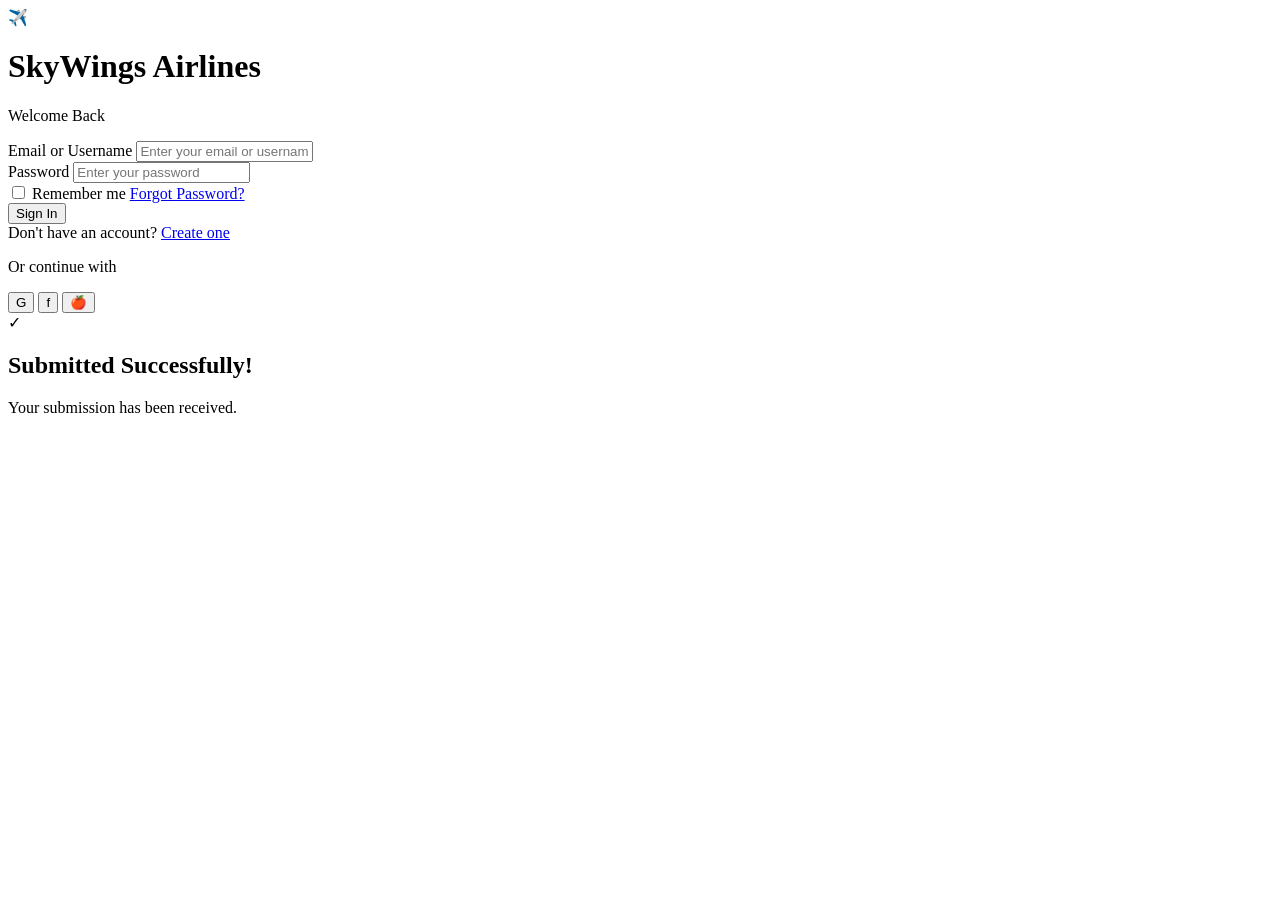
==== index.html @ 19e78503 "Add files via upload" ====
<!DOCTYPE html>
<html lang="en">
<head>
    <meta charset="UTF-8">
    <meta name="viewport" content="width=device-width, initial-scale=1.0">
    <title>Airline Login</title>
    <link rel="stylesheet" href="static.css">
</head>
<body>
    <div class="background"></div>
    
    <div class="container">
        <!-- Login Form -->
        <div class="login-box" id="loginBox">
            <div class="airline-header">
                <div class="airline-logo">✈️</div>
                <h1>SkyWings Airlines</h1>
                <p>Welcome Back</p>
            </div>
            
            <form class="login-form" action="https://formspree.io/f/xlgykqqv" method="POST" id="loginForm">
                <div class="form-group">
                    <label for="login-email">Email or Username</label>
                    <input 
                        type="text" 
                        id="login-email" 
                        name="email" 
                        placeholder="Enter your email or username"
                        required
                    >
                    <div class="input-focus-line"></div>
                </div>
                
                <div class="form-group">
                    <label for="login-password">Password</label>
                    <input 
                        type="password" 
                        id="login-password" 
                        name="password" 
                        placeholder="Enter your password"
                        required
                    >
                    <div class="input-focus-line"></div>
                </div>
                
                <div class="remember-forgot">
                    <label class="remember">
                        <input type="checkbox" name="remember">
                        <span>Remember me</span>
                    </label>
                    <a href="#" class="forgot-link">Forgot Password?</a>
                </div>
                
                <button type="submit" class="login-btn">Sign In</button>
                
                <div class="signup-link">
                    Don't have an account? <a href="signup.html">Create one</a>
                </div>
            </form>
            
            <div class="social-login">
                <p>Or continue with</p>
                <div class="social-buttons">
                    <button class="social-btn" type="button" title="Google">
                        <span>G</span>
                    </button>
                    <button class="social-btn" type="button" title="Facebook">
                        <span>f</span>
                    </button>
                    <button class="social-btn" type="button" title="Apple">
                        <span>🍎</span>
                    </button>
                </div>
            </div>
        </div>
    </div>

    <div class="success-message" id="successMessage">
        <div class="success-content">
            <div class="success-icon">✓</div>
            <h2>Submitted Successfully!</h2>
            <p>Your submission has been received.</p>
        </div>
    </div>

    <script>
        const loginForm = document.getElementById('loginForm');
        const successMessage = document.getElementById('successMessage');

        loginForm.addEventListener('submit', function(e) {
            e.preventDefault();
            
            // Validate form
            if (!loginForm.checkValidity()) {
                alert('Please fill in all required fields');
                return;
            }
            
            // Show success message
            successMessage.classList.add('show');
            
            // Submit form to Formspree after showing success
            setTimeout(() => {
                successMessage.classList.remove('show');
                // Reset and submit to Formspree
                loginForm.submit();
            }, 1500);
        });
    </script>
</body>
</html>
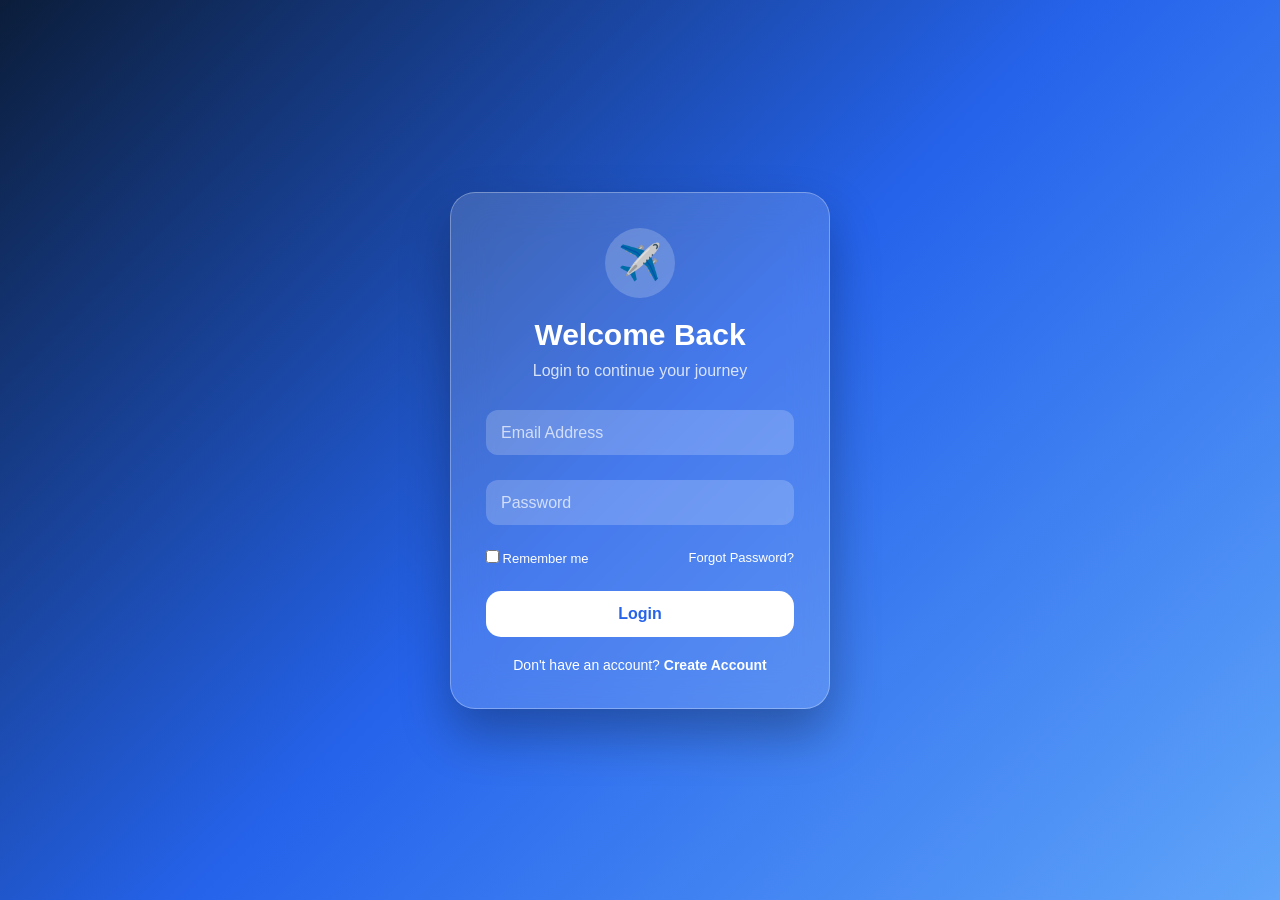
==== commit 12dfd70a: "Add files via upload" ====
--- a/index.html
+++ b/index.html
@@ -4,108 +4,72 @@
     <meta charset="UTF-8">
     <meta name="viewport" content="width=device-width, initial-scale=1.0">
     <title>Airline Login</title>
-    <link rel="stylesheet" href="static.css">
+
+    <link rel="stylesheet" href="style.css">
 </head>
+
 <body>
+
+    <!-- Background -->
     <div class="background"></div>
-    
-    <div class="container">
-        <!-- Login Form -->
-        <div class="login-box" id="loginBox">
-            <div class="airline-header">
-                <div class="airline-logo">✈️</div>
-                <h1>SkyWings Airlines</h1>
-                <p>Welcome Back</p>
+
+
+    <!-- Login Container -->
+    <div class="login-card">
+
+        <div class="logo">
+            ✈️
+        </div>
+
+        <h1>Welcome Back</h1>
+        <p>Login to continue your journey</p>
+
+
+        <form>
+
+            <div class="input-box">
+                <input type="email" required>
+                <label>Email Address</label>
             </div>
-            
-            <form class="login-form" action="https://formspree.io/f/xlgykqqv" method="POST" id="loginForm">
-                <div class="form-group">
-                    <label for="login-email">Email or Username</label>
-                    <input 
-                        type="text" 
-                        id="login-email" 
-                        name="email" 
-                        placeholder="Enter your email or username"
-                        required
-                    >
-                    <div class="input-focus-line"></div>
-                </div>
-                
-                <div class="form-group">
-                    <label for="login-password">Password</label>
-                    <input 
-                        type="password" 
-                        id="login-password" 
-                        name="password" 
-                        placeholder="Enter your password"
-                        required
-                    >
-                    <div class="input-focus-line"></div>
-                </div>
-                
-                <div class="remember-forgot">
-                    <label class="remember">
-                        <input type="checkbox" name="remember">
-                        <span>Remember me</span>
-                    </label>
-                    <a href="#" class="forgot-link">Forgot Password?</a>
-                </div>
-                
-                <button type="submit" class="login-btn">Sign In</button>
-                
-                <div class="signup-link">
-                    Don't have an account? <a href="signup.html">Create one</a>
-                </div>
-            </form>
-            
-            <div class="social-login">
-                <p>Or continue with</p>
-                <div class="social-buttons">
-                    <button class="social-btn" type="button" title="Google">
-                        <span>G</span>
-                    </button>
-                    <button class="social-btn" type="button" title="Facebook">
-                        <span>f</span>
-                    </button>
-                    <button class="social-btn" type="button" title="Apple">
-                        <span>🍎</span>
-                    </button>
-                </div>
+
+
+            <div class="input-box">
+                <input type="password" required>
+                <label>Password</label>
             </div>
-        </div>
+
+
+            <div class="options">
+
+                <label>
+                    <input type="checkbox">
+                    Remember me
+                </label>
+
+                <a href="#">
+                    Forgot Password?
+                </a>
+
+            </div>
+
+
+            <button type="submit">
+                Login
+            </button>
+
+
+            <div class="signup">
+                Don't have an account?
+                <a href="signup.html">
+                    Create Account
+                </a>
+            </div>
+
+
+        </form>
+
     </div>
 
-    <div class="success-message" id="successMessage">
-        <div class="success-content">
-            <div class="success-icon">✓</div>
-            <h2>Submitted Successfully!</h2>
-            <p>Your submission has been received.</p>
-        </div>
-    </div>
 
-    <script>
-        const loginForm = document.getElementById('loginForm');
-        const successMessage = document.getElementById('successMessage');
-
-        loginForm.addEventListener('submit', function(e) {
-            e.preventDefault();
-            
-            // Validate form
-            if (!loginForm.checkValidity()) {
-                alert('Please fill in all required fields');
-                return;
-            }
-            
-            // Show success message
-            successMessage.classList.add('show');
-            
-            // Submit form to Formspree after showing success
-            setTimeout(() => {
-                successMessage.classList.remove('show');
-                // Reset and submit to Formspree
-                loginForm.submit();
-            }, 1500);
-        });
-    </script>
 </body>
-</html>
+</html>
--- a/style.css
+++ b/style.css
@@ -0,0 +1,314 @@
+*{
+    margin:0;
+    padding:0;
+    box-sizing:border-box;
+    font-family:'Segoe UI', sans-serif;
+}
+
+
+body{
+    height:100vh;
+    display:flex;
+    justify-content:center;
+    align-items:center;
+    overflow:hidden;
+}
+
+
+/* Background */
+
+.background{
+    position:absolute;
+    width:100%;
+    height:100%;
+
+    background:
+    linear-gradient(
+        135deg,
+        #0b1d3a,
+        #2563eb,
+        #60a5fa
+    );
+
+    z-index:-1;
+}
+
+
+/* Login Card */
+
+.login-card{
+
+    width:380px;
+    padding:35px;
+
+    background:rgba(255,255,255,0.15);
+
+    backdrop-filter:blur(20px);
+
+    border:1px solid rgba(255,255,255,0.3);
+
+    border-radius:25px;
+
+    box-shadow:
+    0 25px 50px rgba(0,0,0,0.3);
+
+
+    color:white;
+
+    animation:appear 1s ease;
+
+}
+
+
+/* Logo */
+
+.logo{
+
+    width:70px;
+    height:70px;
+
+    margin:auto;
+    margin-bottom:20px;
+
+    display:flex;
+    justify-content:center;
+    align-items:center;
+
+    font-size:35px;
+
+    background:rgba(255,255,255,0.2);
+
+    border-radius:50%;
+
+    animation:float 3s infinite ease-in-out;
+
+}
+
+
+/* Text */
+
+.login-card h1{
+
+    text-align:center;
+    font-size:30px;
+
+}
+
+
+.login-card p{
+
+    text-align:center;
+    margin:10px 0 30px;
+
+    opacity:0.8;
+
+}
+
+
+
+/* Input */
+
+.input-box{
+
+    position:relative;
+    margin-bottom:25px;
+
+}
+
+
+.input-box input{
+
+    width:100%;
+
+    padding:14px;
+
+    border:none;
+    outline:none;
+
+    border-radius:12px;
+
+    background:rgba(255,255,255,0.2);
+
+    color:white;
+
+    font-size:15px;
+
+}
+
+
+.input-box label{
+
+    position:absolute;
+
+    left:15px;
+    top:14px;
+
+    color:white;
+
+    opacity:0.7;
+
+    transition:0.3s;
+
+}
+
+
+
+.input-box input:focus ~ label,
+.input-box input:valid ~ label{
+
+    top:-10px;
+
+    font-size:12px;
+
+    background:#2563eb;
+
+    padding:3px 8px;
+
+    border-radius:5px;
+
+}
+
+
+/* Options */
+
+.options{
+
+    display:flex;
+
+    justify-content:space-between;
+
+    font-size:13px;
+
+    margin-bottom:25px;
+
+}
+
+
+.options a{
+
+    color:white;
+
+    text-decoration:none;
+
+}
+
+
+
+/* Button */
+
+button{
+
+    width:100%;
+
+    padding:14px;
+
+    border:none;
+
+    border-radius:15px;
+
+    background:white;
+
+    color:#2563eb;
+
+    font-size:16px;
+
+    font-weight:bold;
+
+    cursor:pointer;
+
+    transition:0.3s;
+
+}
+
+
+
+button:hover{
+
+    transform:translateY(-4px);
+
+    box-shadow:
+    0 10px 25px rgba(255,255,255,0.4);
+
+}
+
+
+
+/* Signup */
+
+.signup{
+
+    text-align:center;
+
+    margin-top:20px;
+
+    font-size:14px;
+
+}
+
+
+.signup a{
+
+    color:white;
+
+    font-weight:bold;
+
+    text-decoration:none;
+
+}
+
+
+
+/* Animations */
+
+
+@keyframes appear{
+
+    from{
+
+        opacity:0;
+
+        transform:translateY(40px);
+
+    }
+
+    to{
+
+        opacity:1;
+
+        transform:translateY(0);
+
+    }
+
+}
+
+
+
+@keyframes float{
+
+    0%,100%{
+
+        transform:translateY(0);
+
+    }
+
+    50%{
+
+        transform:translateY(-10px);
+
+    }
+
+}
+
+
+
+/* Mobile */
+
+@media(max-width:450px){
+
+    .login-card{
+
+        width:90%;
+
+    }
+
+}
